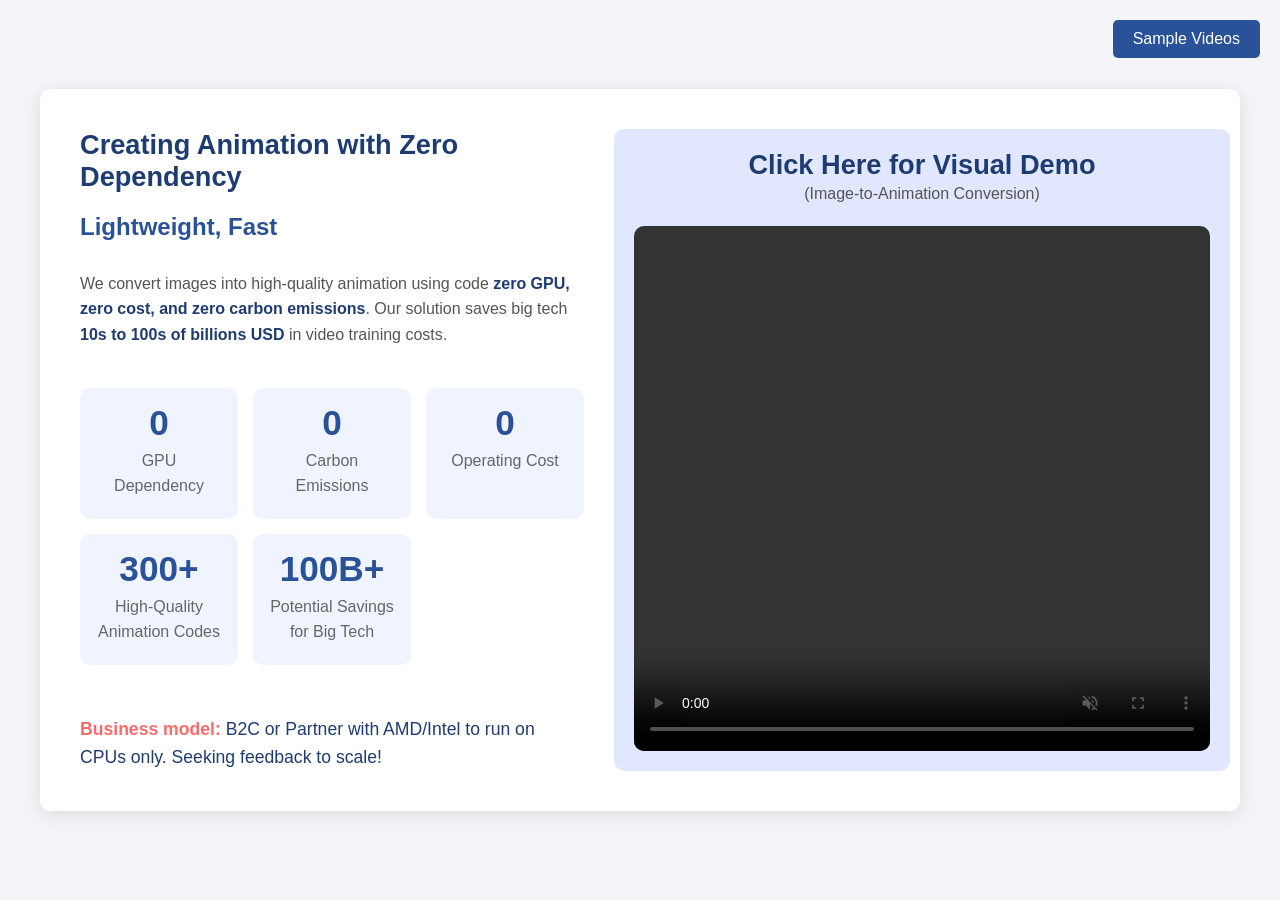
==== videos.html @ f92cbb7e "Create videos.html" ====
<!DOCTYPE html>
<html lang="en">
<head>
    <meta charset="UTF-8">
    <meta name="viewport" content="width=device-width, initial-scale=1.0">
    <title>Pitch Deck Banner</title>
    <style>
        * {
            margin: 0;
            padding: 0;
            box-sizing: border-box;
            font-family: 'Arial', sans-serif;
        }

        body {
            background: #f4f4f9;
            min-height: 100vh;
            display: flex;
            flex-direction: column;
            align-items: center;
            justify-content: center;
            padding: 20px;
        }

        .banner {
            max-width: 1200px;
            width: 100%;
            background: white;
            border-radius: 10px;
            box-shadow: 0 4px 20px rgba(0, 0, 0, 0.1);
            padding: 40px;
            display: grid;
            grid-template-columns: 45% 55%;
            gap: 30px;
        }

        .left-column {
            display: flex;
            flex-direction: column;
            gap: 20px;
        }

        .right-column {
            background: #e0e7ff;
            padding: 20px;
            border-radius: 10px;
            text-align: center;
            display: flex;
            flex-direction: column;
        }

        h1 {
            font-size: 1.7rem;
            color: #1e3c72;
            cursor: pointer;
        }

        h1:hover {
            text-decoration: underline;
        }

        h2 {
            font-size: 1.5rem;
            color: #2a5298;
            margin-bottom: 10px;
        }

        p {
            font-size: 1rem;
            line-height: 1.6;
            color: #555;
        }

        .highlight {
            color: #1e3c72;
            font-weight: bold;
        }

        .metrics {
            display: grid;
            grid-template-columns: repeat(3, 1fr);
            gap: 15px;
            margin-top: 20px;
        }

        .metric {
            background: #f0f4ff;
            padding: 15px;
            border-radius: 10px;
            text-align: center;
            transition: transform 0.3s ease;
            cursor: pointer;
        }

        .metric:hover {
            transform: translateY(-5px);
        }

        .metric h3 {
            font-size: 2.2rem;
            color: #2a5298;
            margin-bottom: 5px;
        }

        .metric p {
            font-size: 1.0rem;
            color: #666;
        }

        .cta {
            margin-top: 30px;
            font-size: 1.1rem;
            color: #1e3c72;
        }

        .cta .highlight {
            color: #ff6b6b;
        }
  
        .video-container {
            flex: 1;
            margin-top: 20px;
            border-radius: 10px;
            overflow: hidden;
            background: #c7d2fe;
            min-height: 300px;
            display: flex;
            align-items: center;
            justify-content: center;
            position: relative;
        }

        .video-container video {
            width: 100%;
            height: 100%;
            object-fit: contain;
            position: absolute;
            top: 0;
            left: 0;
            background: #c7d2fe;
        }

        .video-wrapper {
            width: 100%;
            position: relative;
            padding-top: 56.25%;
        }

        .video-wrapper video {
            position: absolute;
            top: 0;
            left: 0;
            width: 100%;
            height: 100%;
        }

        @media (max-width: 1024px) {
            .banner {
                grid-template-columns: 1fr;
                max-width: 800px;
            }
            
            .video-container {
                min-height: 400px;
            }
        }

        @media (max-width: 768px) {
            .banner {
                padding: 20px;
            }
            
            .metrics {
                grid-template-columns: repeat(2, 1fr);
            }
            
            .video-container {
                min-height: 300px;
            }

            h1 {
                font-size: 1.4rem;
            }
        }

        .sample-videos-btn {
            cursor: pointer;
            position: fixed;
            top: 20px;
            right: 20px;
            z-index: 1000;
            background: #2a5298;
            padding: 10px 20px;
            border-radius: 5px;
            color: white;
            font-size: 1rem;
            border: none;
            transition: background 0.3s ease;
        }

        .sample-videos-btn:hover {
            background: #1e3c72;
        }

        .video-section {
            display: none;
            position: fixed;
            top: 0;
            left: 0;
            width: 100%;
            height: 100vh;
            background: rgba(0, 0, 0, 0.95);
            z-index: 999;
            overflow-y: auto;
            padding: 60px 20px 20px 20px;
        }

        .video-section.active {
            display: block;
        }

        .video-grid {
            display: grid;
            grid-template-columns: repeat(auto-fill, minmax(150px, 1fr));
            gap: 20px;
            padding: 20px;
            justify-items: center;
        }

        .video-item {
            position: relative;
            width: 150px;
            aspect-ratio: 16/9;
            border-radius: 8px;
            overflow: hidden;
            transition: all 0.3s ease;
            cursor: pointer;
        }

        .video-item:hover {
            position: relative;
            transform: scale(2);
            z-index: 1000;
            box-shadow: 0 0 20px rgba(0, 0, 0, 0.5);
        }

        .video-wrapper {
            width: 100%;
            height: 100%;
            position: relative;
        }

        .video-item video {
            width: 100%;
            height: 100%;
            object-fit: contain;
            background: #1a1a1a;
        }

        .video-title {
            position: absolute;
            bottom: 0;
            left: 0;
            right: 0;
            background: rgba(30, 60, 114, 0.2);
            color: white;
            padding: 5px;
            font-size: 0.8rem;
            text-align: center;
            transform: translateY(100%);
            transition: transform 0.3s ease;
        }

        .video-item:hover .video-title {
            transform: translateY(0);
        }

        .close-grid {
            position: fixed;
            top: 20px;
            right: 20px;
            color: white;
            background: #2a5298;
            border: none;
            padding: 10px 15px;
            border-radius: 5px;
            cursor: pointer;
            z-index: 1001;
            font-size: 18px;
        }

        @media (max-width: 1024px) {
            .video-grid {
                grid-template-columns: repeat(auto-fill, minmax(120px, 1fr));
            }

            .video-item {
                width: 120px;
            }

            .video-item:hover {
                transform: scale(1.75);
            }
        }

        @media (max-width: 768px) {
            .video-grid {
                grid-template-columns: repeat(auto-fill, minmax(100px, 1fr));
            }

            .video-item {
                width: 100px;
            }

            .video-item:hover {
                transform: scale(1.5);
            }
        }

        /* NEW: Styles for the fullscreen video viewer */
.fullscreen-viewer {
    display: none;
    position: fixed;
    top: 0;
    left: 0;
    width: 100%;
    height: 100%;
    background: rgba(0, 0, 0, 0.9);
    z-index: 2000;
    justify-content: center;
    align-items: center;
}

.fullscreen-viewer.active {
    display: flex;
}

.fullscreen-viewer video {
    max-width: 95%;
    max-height: 95%;
}

.fullscreen-viewer .close-fullscreen {
    position: absolute;
    top: 20px;
    right: 30px;
    font-size: 30px;
    color: white;
    background: none;
    border: none;
    cursor: pointer;
    z-index: 2001;
}
    </style>
</head>
<body>
    <div class="banner">
        <div class="left-column">
            <h1 onclick="window.open('https://pixel2.glitch.me/', '_blank')">Creating Animation with Zero Dependency</h1>
            <h2>Lightweight, Fast</h2>
            <p>
                We convert images into high-quality animation using code
                <span class="highlight"> zero GPU, zero cost, and zero carbon emissions</span>.
                Our solution saves big tech <span class="highlight">10s to 100s of billions USD</span> in video training costs.
            </p>
            <div class="metrics" id="metrics-container">
                <!-- Metrics will be inserted here by JavaScript -->
            </div>
            <p class="cta">
                <span class="highlight">Business model:</span> B2C or Partner with AMD/Intel to run on CPUs only. Seeking feedback to scale!
            </p>
        </div>
        <div class="right-column">

            <h1 onclick="window.open('https://pixel2.glitch.me/', '_blank')">Click Here for Visual Demo
            
            </h1>
            <!-- <h2>Click Here for Visual Demo</h2> -->
            <p>(Image-to-Animation Conversion)</p>
            <div class="video-container">
                <video autoplay loop muted playsinline controls>
                    <source src="https://cdn.glitch.me/6592265b-fb54-4cb0-a500-e7be14583723/all2.mp4?v=1738948100021" type="video/mp4">
                    Your browser does not support the video tag.
                </video>
            </div>
        </div>
        <button class="sample-videos-btn" id="sampleVideosBtn">Sample Videos</button>
        <div class="video-section" id="videoSection">
            <button class="close-grid" id="closeGrid">✕</button>
            <div class="video-grid" id="videoGrid"></div>
        </div>
    </div>
    <div class="fullscreen-viewer" id="fullscreenViewer">
        <button class="close-fullscreen" id="closeFullscreenBtn">✕</button>
        <video id="fullscreenVideo" controls autoplay></video>
    </div>
    <script>
        const metricsData = [
            {
                value: '0',
                label: 'GPU Dependency',
                suffix: '',
                description: ''
            },
            {
                value: '0',
                label: 'Carbon Emissions',
                suffix: '',
                description: ''
            },
            {
                value: '0',
                label: 'Operating Cost',
                suffix: '',
                description: ''
            },
            {
                value: '300',
                label: 'High-Quality Animation Codes',
                suffix: '+',
                description: ''
            },
            {
                value: '100',
                label: 'Potential Savings for Big Tech',
                suffix: 'B+',
                description: ''
            }
        ];

        function createMetrics() {
            const metricsContainer = document.getElementById('metrics-container');
            
            metricsData.forEach(metric => {
                const metricDiv = document.createElement('div');
                metricDiv.className = 'metric';
                
                const h3 = document.createElement('h3');
                h3.textContent = metric.value + metric.suffix;
                
                const p = document.createElement('p');
                p.textContent = metric.label;
                
                const desc = document.createElement('p');
                desc.textContent = metric.description;
                desc.style.fontSize = '0.8rem';
                desc.style.color = '#888';
                desc.style.marginTop = '5px';
                
                metricDiv.appendChild(h3);
                metricDiv.appendChild(p);
                metricDiv.appendChild(desc);
                
                metricsContainer.appendChild(metricDiv);
            });
        }

        const videos = [
            'angrybirds.webm', 'avengers.webm', 'balloon.webm', 'butterfly.webm',
            'cartyre.webm', 'coke.webm', 'colorchaning.webm', 'cricketball.webm',
            'dancingboy.webm', 'fan1.webm', 'fanceiling.webm', 'handleg.webm',
            'jenga.webm', 'legdance.webm', 'lipsonly.webm', 'lipswithface.webm',
            'overflowingmilk.webm', 'pizza.webm', 'planeclash royale.webm', 'plant.webm',
            'rightleftcar.webm', 'rosewind.webm', 'snake.webm', 'snake1.webm',
            'spatula.webm', 'squeeze.webm', 'steam.webm', 'steam1.webm',
            'steam4.webm', 'tinyshoulder.webm', 'trees.webm', 'walking.webm',
            'waterwaves.webm', 'waterwaves1.webm', 'yellowtoy.webm', 'zomatodriver.webm'
        ];
        const fullscreenViewer = document.getElementById('fullscreenViewer');
const fullscreenVideo = document.getElementById('fullscreenVideo');
const closeFullscreenBtn = document.getElementById('closeFullscreenBtn');        function createVideoGrid() {
            const grid = document.getElementById('videoGrid');
            
            videos.forEach(videoName => {
                const videoItem = document.createElement('div');
                videoItem.className = 'video-item';

                const videoWrapper = document.createElement('div');
                videoWrapper.className = 'video-wrapper';

                const video = document.createElement('video');
                video.muted = true;
                video.loop = true;
                video.playsInline = true;

                const source = document.createElement('source');
                source.src = videoName;
                source.type = 'video/webm';

                video.appendChild(source);
                
                const title = document.createElement('div');
                title.className = 'video-title';
                title.textContent = videoName.replace('.webm', '');

                videoWrapper.appendChild(video);
                videoItem.appendChild(videoWrapper);
                videoItem.appendChild(title);
                
                videoItem.addEventListener('mouseenter', () => {
                    video.play();
                });
                videoItem.addEventListener('click', () => {
    fullscreenVideo.src = videoName;
    fullscreenViewer.classList.add('active');
});
                videoItem.addEventListener('mouseleave', () => {
                    video.pause();
                    video.currentTime = 0;
                });
                const closeFullscreenBtn = document.getElementById('closeFullscreenBtn');

                grid.appendChild(videoItem);
            });
        }
        function closeFullscreen() {
    fullscreenViewer.classList.remove('active');
    fullscreenVideo.pause();
    fullscreenVideo.src = ""; // Stop the video from loading
}
closeFullscreenBtn.addEventListener('click', closeFullscreen);  
        const sampleVideosBtn = document.getElementById('sampleVideosBtn');
        const videoSection = document.getElementById('videoSection');
        const closeGrid = document.getElementById('closeGrid');

        function toggleVideoGrid() {
            videoSection.classList.toggle('active');
        }

        sampleVideosBtn.addEventListener('click', toggleVideoGrid);
        closeGrid.addEventListener('click', toggleVideoGrid);

        document.addEventListener('DOMContentLoaded', () => {
            createMetrics();
            createVideoGrid();
        });

    </script>
</body>
</html>
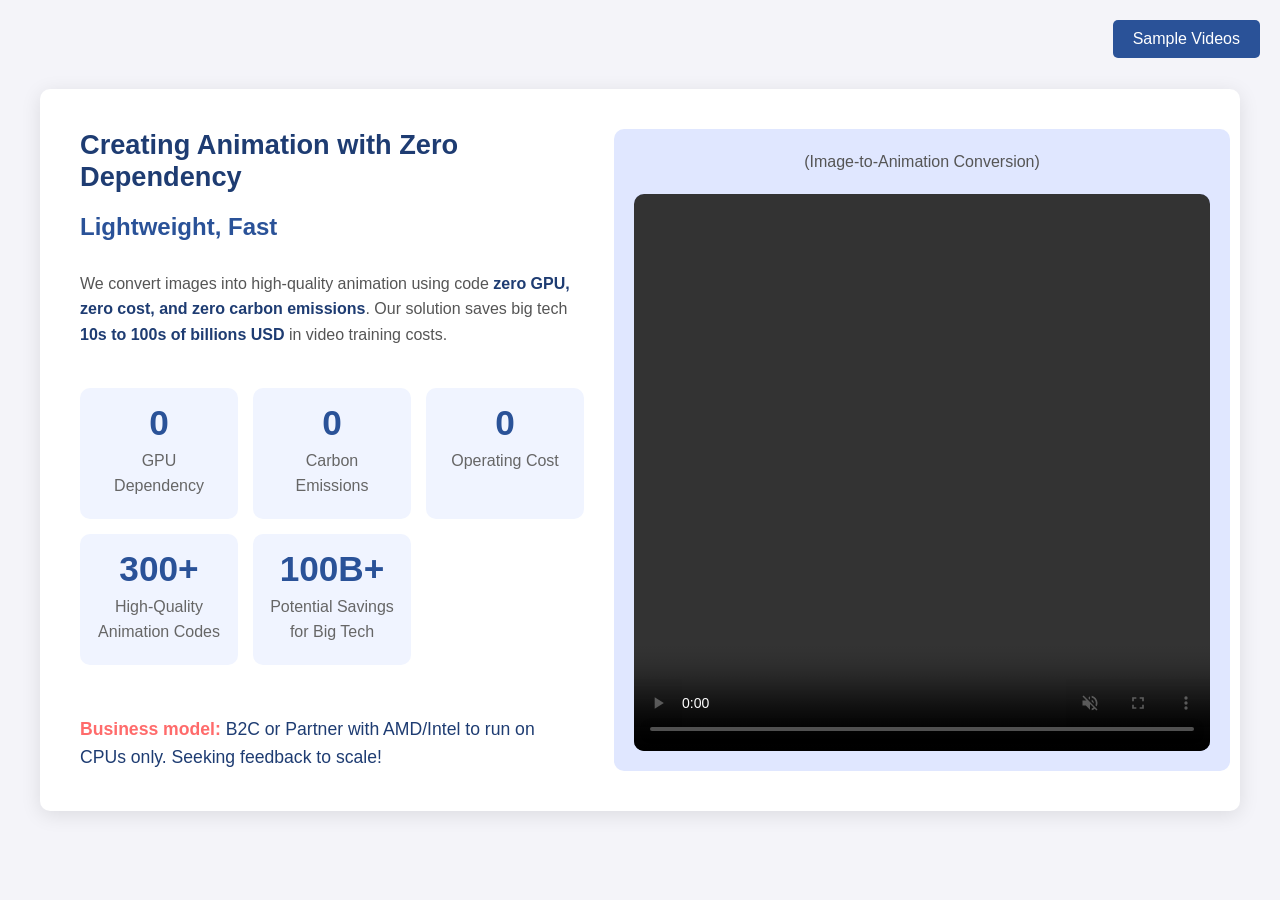
==== commit e78d4664: "Update videos.html" ====
--- a/videos.html
+++ b/videos.html
@@ -372,7 +372,7 @@
         </div>
         <div class="right-column">
 
-            <h1 onclick="window.open('https://pixel2.glitch.me/', '_blank')">Click Here for Visual Demo
+            <h1 style="display: none;" onclick="window.open('https://pixel2.glitch.me/', '_blank')">Click Here for Visual Demo
             
             </h1>
             <!-- <h2>Click Here for Visual Demo</h2> -->
@@ -537,4 +537,4 @@
 
     </script>
 </body>
-</html> 
+</html>         
